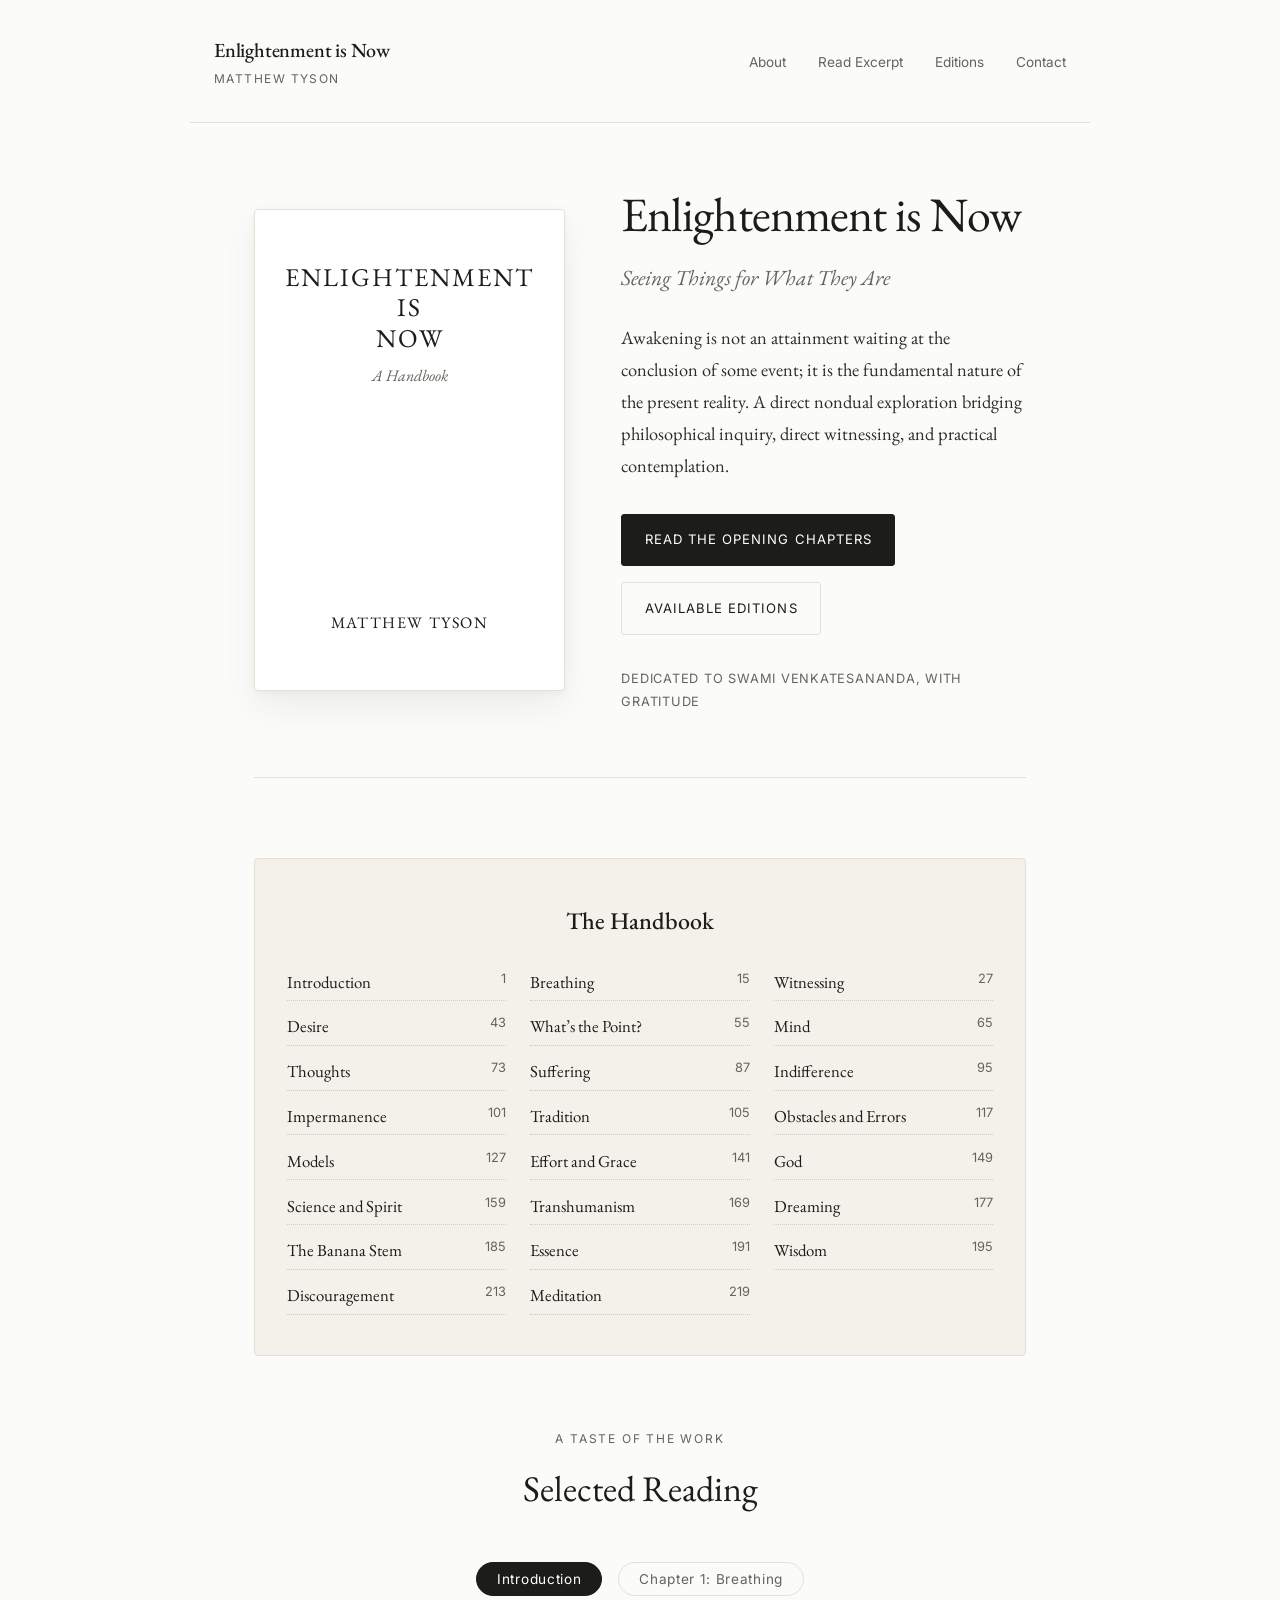
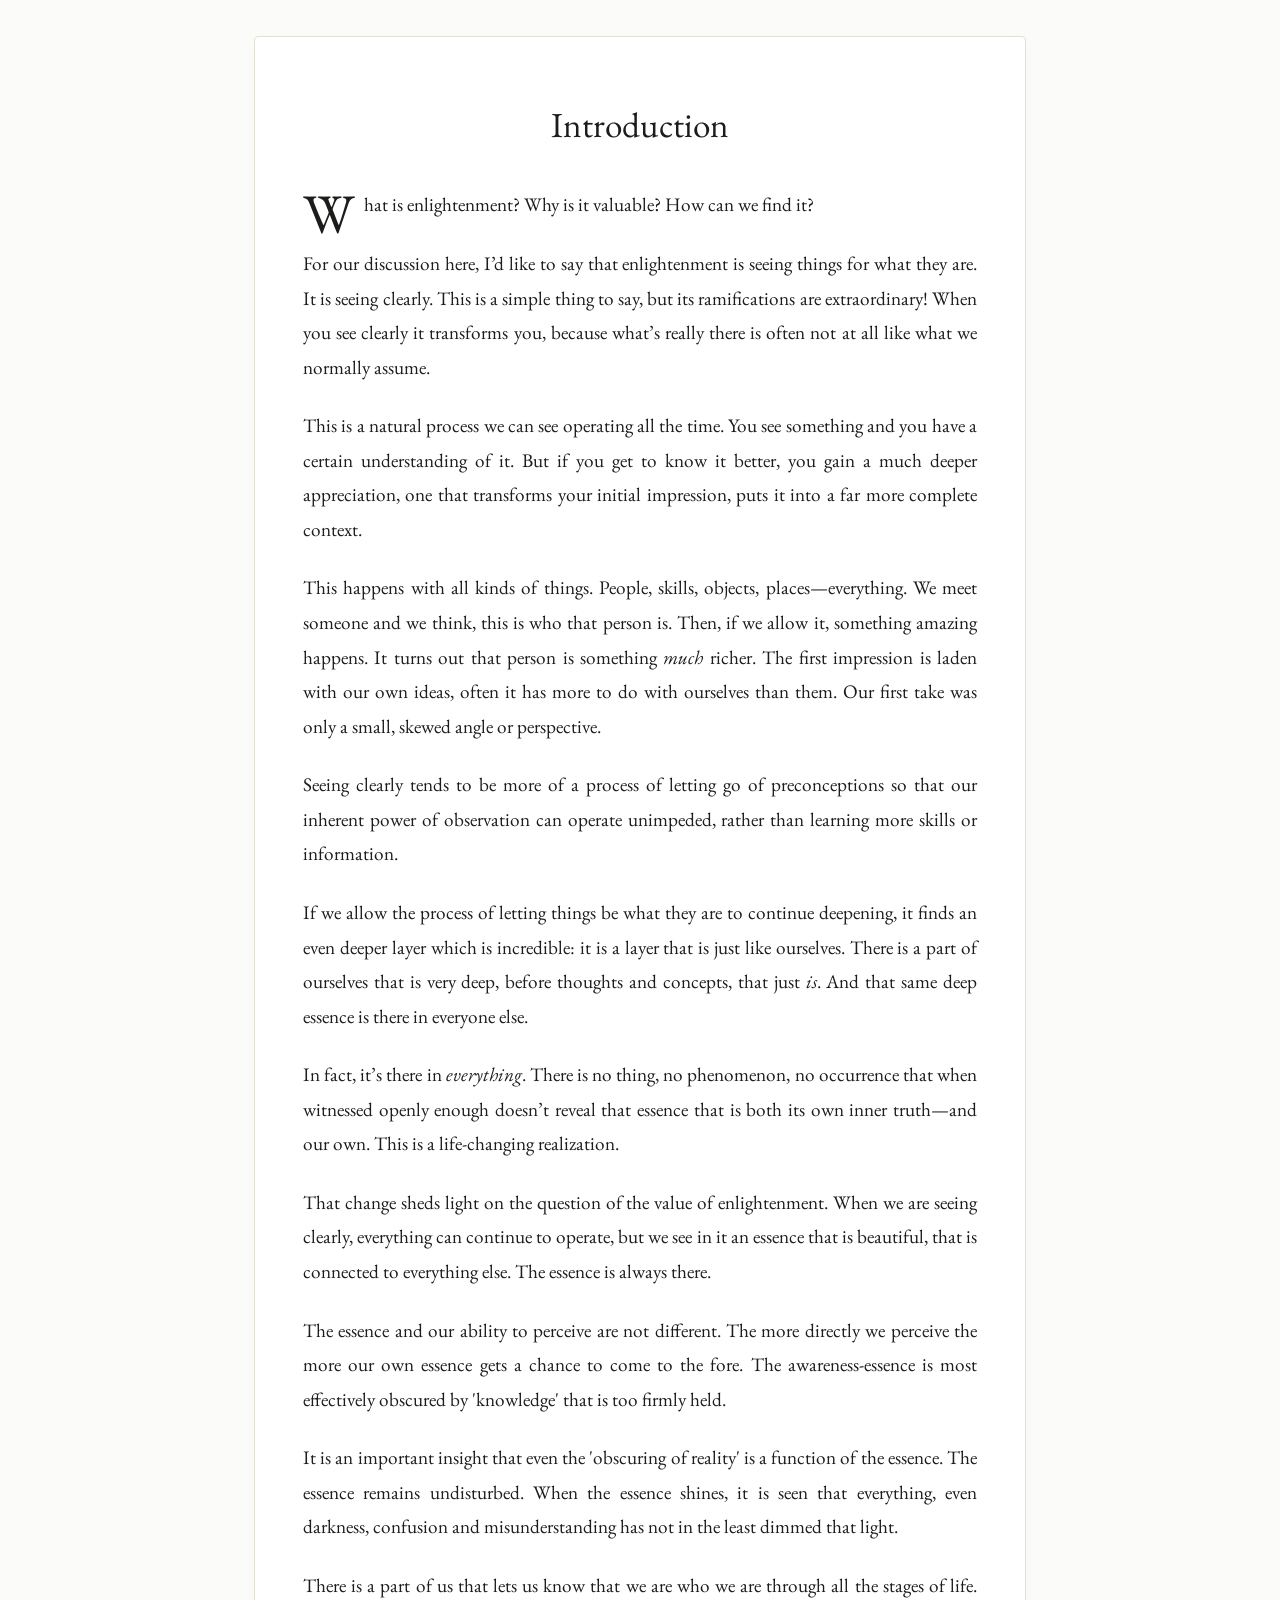
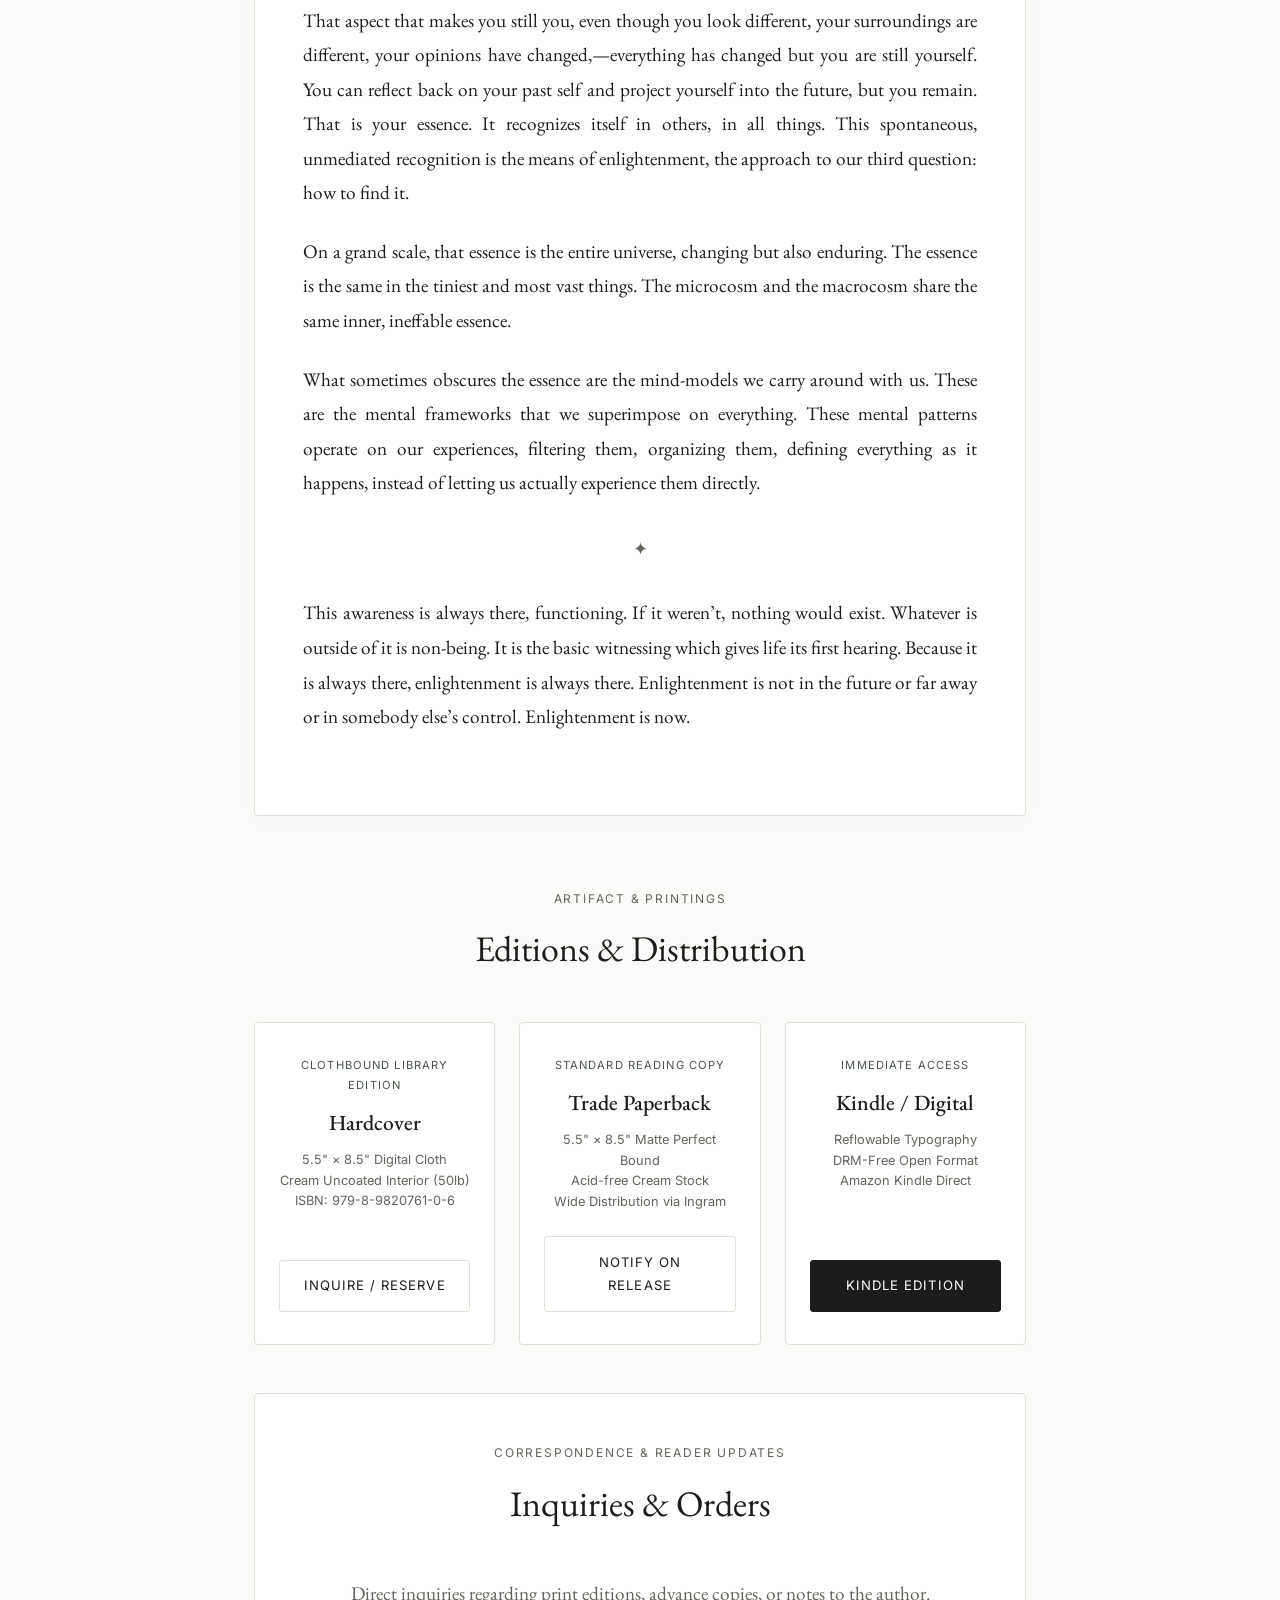
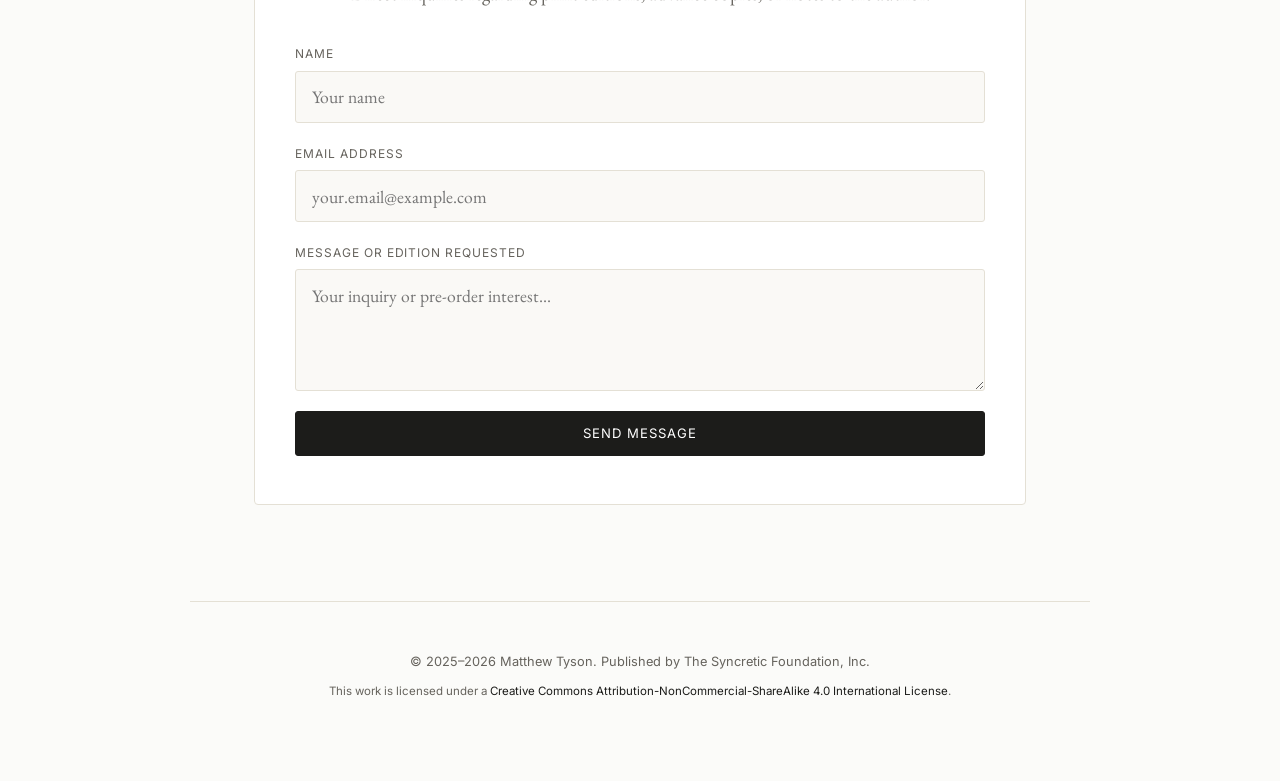
==== index.html @ 0ef358fb "contact form" ====
<!DOCTYPE html>
<html lang="en">

<head>
    <meta charset="UTF-8">
    <meta name="viewport" content="width=device-width, initial-scale=1.0">
    <title>Enlightenment is Now — Matthew Tyson</title>
    <meta name="description"
        content="A direct contemplative practice by Matthew Tyson. Exploring nondual awareness, breath, and immediate presence.">
    <link rel="preconnect" href="https://fonts.googleapis.com">
    <link rel="preconnect" href="https://fonts.gstatic.com" crossorigin>
    <link
        href="https://fonts.googleapis.com/css2?family=EB+Garamond:ital,wght@0,400..700;1,400..700&family=Inter:wght@300;400;500;600&display=swap"
        rel="stylesheet">
    <style>
        :root {
            --bg: #FBFBF9;
            --surface: #F3F1EA;
            --surface-card: #FFFFFF;
            --text: #1C1C1A;
            --text-muted: #66635D;
            --border: #E4E0D5;
            --accent: #2E382E;
            --accent-soft: #4A564A;
            --font-serif: 'EB Garamond', Georgia, serif;
            --font-sans: 'Inter', -apple-system, BlinkMacSystemFont, sans-serif;
        }

        * {
            box-sizing: border-box;
            margin: 0;
            padding: 0;
        }

        html {
            scroll-behavior: smooth;
        }

        body {
            background-color: var(--bg);
            color: var(--text);
            font-family: var(--font-serif);
            line-height: 1.8;
            font-size: 1.2rem;
            -webkit-font-smoothing: antialiased;
        }

        header {
            padding: 2rem 1.5rem;
            max-width: 900px;
            margin: 0 auto;
            display: flex;
            justify-content: space-between;
            align-items: center;
            border-bottom: 1px solid var(--border);
        }

        .brand {
            display: flex;
            flex-direction: column;
        }

        .brand .title {
            font-size: 1.25rem;
            font-weight: 500;
            letter-spacing: -0.01em;
            text-decoration: none;
            color: var(--text);
        }

        .brand .author {
            font-family: var(--font-sans);
            font-size: 0.75rem;
            text-transform: uppercase;
            letter-spacing: 0.12em;
            color: var(--text-muted);
        }

        nav a {
            font-family: var(--font-sans);
            font-size: 0.85rem;
            color: var(--text-muted);
            text-decoration: none;
            margin-left: 1.75rem;
            transition: color 0.2s;
        }

        nav a:hover {
            color: var(--text);
        }

        main {
            max-width: 820px;
            margin: 0 auto;
            padding: 4rem 1.5rem 6rem;
        }

        /* Hero */
        .hero {
            display: grid;
            grid-template-columns: 1fr 1.3fr;
            gap: 3.5rem;
            align-items: center;
            margin-bottom: 5rem;
            padding-bottom: 4rem;
            border-bottom: 1px solid var(--border);
        }

        .cover-frame {
            background: #FFFFFF;
            border: 1px solid var(--border);
            border-radius: 4px;
            box-shadow: 0 16px 36px rgba(0, 0, 0, 0.06), 0 2px 8px rgba(0, 0, 0, 0.04);
            padding: 1.75rem 1.25rem;
            text-align: center;
            display: flex;
            flex-direction: column;
            justify-content: space-between;
            aspect-ratio: 1 / 1.55;
        }

        .cover-frame .cover-title {
            font-size: 1.6rem;
            line-height: 1.2;
            text-transform: uppercase;
            letter-spacing: 0.08em;
            font-weight: 400;
            margin-top: 1.5rem;
        }

        .cover-frame .cover-sub {
            font-style: italic;
            color: var(--text-muted);
            font-size: 1rem;
            margin-top: 0.5rem;
        }

        .cover-frame .cover-author {
            font-size: 1rem;
            letter-spacing: 0.1em;
            text-transform: uppercase;
            margin-bottom: 1.5rem;
        }

        .hero-content h1 {
            font-size: 3rem;
            font-weight: 400;
            line-height: 1.15;
            margin-bottom: 1rem;
            letter-spacing: -0.02em;
        }

        .hero-content .subtitle {
            font-style: italic;
            font-size: 1.35rem;
            color: var(--text-muted);
            margin-bottom: 1.5rem;
        }

        .hero-content .thesis {
            font-size: 1.15rem;
            line-height: 1.75;
            margin-bottom: 2rem;
            color: #2D2D2A;
        }

        .hero-actions {
            display: flex;
            gap: 1rem;
            flex-wrap: wrap;
        }

        .btn {
            display: inline-block;
            font-family: var(--font-sans);
            font-size: 0.82rem;
            letter-spacing: 0.08em;
            text-transform: uppercase;
            text-decoration: none;
            padding: 0.85rem 1.4rem;
            border-radius: 3px;
            transition: all 0.2s;
            cursor: pointer;
        }

        .btn-primary {
            background: var(--text);
            color: #FFFFFF;
            border: 1px solid var(--text);
        }

        .btn-primary:hover {
            background: var(--accent);
            border-color: var(--accent);
        }

        .btn-outline {
            background: transparent;
            color: var(--text);
            border: 1px solid var(--border);
        }

        .btn-outline:hover {
            border-color: var(--text);
            background: rgba(0, 0, 0, 0.02);
        }

        .dedication {
            margin-top: 2rem;
            font-family: var(--font-sans);
            font-size: 0.8rem;
            letter-spacing: 0.06em;
            text-transform: uppercase;
            color: var(--text-muted);
        }

        /* Section Headers */
        .section-header {
            text-align: center;
            margin: 4.5rem 0 2.5rem;
        }

        .section-header .eyebrow {
            font-family: var(--font-sans);
            font-size: 0.75rem;
            letter-spacing: 0.15em;
            text-transform: uppercase;
            color: var(--text-muted);
            margin-bottom: 0.5rem;
        }

        .section-header h2 {
            font-size: 2.25rem;
            font-weight: 400;
        }

        /* Excerpts & Reading Experience */
        .reader-tabs {
            display: flex;
            justify-content: center;
            gap: 1rem;
            margin-bottom: 2.5rem;
        }

        .tab-btn {
            font-family: var(--font-sans);
            font-size: 0.85rem;
            letter-spacing: 0.05em;
            background: none;
            border: 1px solid var(--border);
            padding: 0.5rem 1.25rem;
            border-radius: 20px;
            color: var(--text-muted);
            cursor: pointer;
            transition: all 0.2s;
        }

        .tab-btn.active {
            background: var(--text);
            color: #FFFFFF;
            border-color: var(--text);
        }

        .chapter-view {
            display: none;
            background: #FFFFFF;
            border: 1px solid var(--border);
            border-radius: 4px;
            padding: 3.5rem 3rem;
            box-shadow: 0 4px 16px rgba(0, 0, 0, 0.02);
        }

        .chapter-view.active {
            display: block;
        }

        .chapter-view h3 {
            font-size: 2.2rem;
            font-weight: 400;
            margin-bottom: 2rem;
            text-align: center;
        }

        .reading-content p {
            margin-bottom: 1.5rem;
            text-align: justify;
            hyphens: auto;
        }

        .reading-content p:first-of-type::first-letter {
            float: left;
            font-size: 3.5rem;
            line-height: 0.8;
            padding-top: 4px;
            padding-right: 10px;
            padding-bottom: 0;
            font-family: var(--font-serif);
            color: var(--text);
        }

        .reading-content .asterisk-break {
            text-align: center;
            margin: 2rem 0;
            color: var(--text-muted);
            font-size: 1.1rem;
        }

        /* Table of Contents */
        .toc-container {
            background: var(--surface);
            border: 1px solid var(--border);
            border-radius: 4px;
            padding: 2.5rem 2rem;
            margin: 4rem 0;
        }

        .toc-container h3 {
            font-size: 1.5rem;
            font-weight: 500;
            margin-bottom: 1.5rem;
            text-align: center;
        }

        .toc-grid {
            display: grid;
            grid-template-columns: repeat(auto-fill, minmax(200px, 1fr));
            gap: 0.65rem 1.5rem;
            font-size: 1.05rem;
        }

        .toc-item {
            display: flex;
            justify-content: space-between;
            border-bottom: 1px dotted rgba(0, 0, 0, 0.15);
            padding-bottom: 0.2rem;
        }

        .toc-item .num {
            font-family: var(--font-sans);
            font-size: 0.8rem;
            color: var(--text-muted);
        }

        /* Editions Section */
        .editions-grid {
            display: grid;
            grid-template-columns: repeat(auto-fit, minmax(230px, 1fr));
            gap: 1.5rem;
            margin: 2rem 0;
        }

        .edition-card {
            background: var(--surface-card);
            border: 1px solid var(--border);
            border-radius: 4px;
            padding: 2rem 1.5rem;
            display: flex;
            flex-direction: column;
            justify-content: space-between;
            text-align: center;
        }

        .edition-card .badge {
            font-family: var(--font-sans);
            font-size: 0.7rem;
            letter-spacing: 0.1em;
            text-transform: uppercase;
            color: var(--accent-soft);
            margin-bottom: 0.5rem;
        }

        .edition-card h4 {
            font-size: 1.35rem;
            font-weight: 500;
            margin-bottom: 0.5rem;
        }

        .edition-card .specs {
            font-family: var(--font-sans);
            font-size: 0.8rem;
            color: var(--text-muted);
            line-height: 1.6;
            margin-bottom: 1.5rem;
        }

        /* Contact Form */
        .contact-container {
            background: #FFFFFF;
            border: 1px solid var(--border);
            border-radius: 4px;
            padding: 3rem 2.5rem;
            margin-top: 3rem;
        }

        .form-group {
            display: flex;
            flex-direction: column;
            gap: 0.35rem;
            margin-bottom: 1.25rem;
        }

        label {
            font-family: var(--font-sans);
            font-size: 0.75rem;
            text-transform: uppercase;
            letter-spacing: 0.08em;
            color: var(--text-muted);
        }

        input,
        textarea {
            width: 100%;
            background: #FAF9F6;
            border: 1px solid var(--border);
            padding: 0.85rem 1rem;
            font-family: var(--font-serif);
            font-size: 1.1rem;
            border-radius: 3px;
            color: var(--text);
            outline: none;
            transition: border-color 0.2s, background 0.2s;
        }

        input:focus,
        textarea:focus {
            background: #FFFFFF;
            border-color: var(--accent);
        }

        footer {
            max-width: 900px;
            margin: 0 auto;
            padding: 3rem 1.5rem 5rem;
            border-top: 1px solid var(--border);
            text-align: center;
            font-family: var(--font-sans);
            font-size: 0.8rem;
            color: var(--text-muted);
            line-height: 1.8;
        }

        footer a {
            color: var(--text);
            text-decoration: none;
        }

        footer a:hover {
            text-decoration: underline;
        }

        @media (max-width: 768px) {
            .hero {
                grid-template-columns: 1fr;
                gap: 2.5rem;
            }

            .cover-frame {
                max-width: 280px;
                margin: 0 auto;
            }

            .chapter-view {
                padding: 2rem 1.5rem;
            }

            .hero-content h1 {
                font-size: 2.5rem;
            }

            body {
                font-size: 1.15rem;
            }
        }
    </style>
</head>

<body>

    <header>
        <div class="brand">
            <a href="#" class="title">Enlightenment is Now</a>
            <span class="author">Matthew Tyson</span>
        </div>
        <nav>
            <a href="#about">About</a>
            <a href="#read">Read Excerpt</a>
            <a href="#editions">Editions</a>
            <a href="#contact">Contact</a>
        </nav>
    </header>

    <main>
        <!-- HERO SECTION -->
        <section class="hero" id="about">
            <div class="cover-frame">
                <div>
                    <div class="cover-title">Enlightenment<br>is<br>Now</div>
                    <div class="cover-sub">A Handbook</div>
                </div>
                <div class="cover-author">Matthew Tyson</div>
            </div>

            <div class="hero-content">
                <h1>Enlightenment is Now</h1>
                <div class="subtitle">Seeing Things for What They Are</div>
                <p class="thesis">
                    Awakening is not an attainment waiting at the conclusion of some event; it is the fundamental nature
                    of
                    the present reality. A direct nondual exploration bridging philosophical inquiry, direct witnessing,
                    and practical contemplation.
                </p>

                <div class="hero-actions">
                    <a href="#read" class="btn btn-primary">Read the Opening Chapters</a>
                    <a href="#editions" class="btn btn-outline">Available Editions</a>
                </div>

                <div class="dedication">
                    Dedicated to Swami Venkatesananda, with Gratitude
                </div>
            </div>
        </section>

        <!-- TABLE OF CONTENTS SNAPSHOT -->
        <section class="toc-container">
            <h3>The Handbook</h3>
            <div class="toc-grid">
                <div class="toc-item"><span>Introduction</span><span class="num">1</span></div>
                <div class="toc-item"><span>Breathing</span><span class="num">15</span></div>
                <div class="toc-item"><span>Witnessing</span><span class="num">27</span></div>
                <div class="toc-item"><span>Desire</span><span class="num">43</span></div>
                <div class="toc-item"><span>What’s the Point?</span><span class="num">55</span></div>
                <div class="toc-item"><span>Mind</span><span class="num">65</span></div>
                <div class="toc-item"><span>Thoughts</span><span class="num">73</span></div>
                <div class="toc-item"><span>Suffering</span><span class="num">87</span></div>
                <div class="toc-item"><span>Indifference</span><span class="num">95</span></div>
                <div class="toc-item"><span>Impermanence</span><span class="num">101</span></div>
                <div class="toc-item"><span>Tradition</span><span class="num">105</span></div>
                <div class="toc-item"><span>Obstacles and Errors</span><span class="num">117</span></div>
                <div class="toc-item"><span>Models</span><span class="num">127</span></div>
                <div class="toc-item"><span>Effort and Grace</span><span class="num">141</span></div>
                <div class="toc-item"><span>God</span><span class="num">149</span></div>
                <div class="toc-item"><span>Science and Spirit</span><span class="num">159</span></div>
                <div class="toc-item"><span>Transhumanism</span><span class="num">169</span></div>
                <div class="toc-item"><span>Dreaming</span><span class="num">177</span></div>
                <div class="toc-item"><span>The Banana Stem</span><span class="num">185</span></div>
                <div class="toc-item"><span>Essence</span><span class="num">191</span></div>
                <div class="toc-item"><span>Wisdom</span><span class="num">195</span></div>
                <div class="toc-item"><span>Discouragement</span><span class="num">213</span></div>
                <div class="toc-item"><span>Meditation</span><span class="num">219</span></div>
            </div>
        </section>

        <!-- EXCERPT READER -->
        <section id="read">
            <div class="section-header">
                <div class="eyebrow">A Taste of the Work</div>
                <h2>Selected Reading</h2>
            </div>

            <div class="reader-tabs">
                <button class="tab-btn active" onclick="switchChapter('intro')">Introduction</button>
                <button class="tab-btn" onclick="switchChapter('breathing')">Chapter 1: Breathing</button>
            </div>

            <!-- Introduction View -->
            <article id="ch-intro" class="chapter-view active">
                <h3>Introduction</h3>
                <div class="reading-content">
                    <p>What is enlightenment? Why is it valuable? How can we find it?</p>
                    <p>For our discussion here, I’d like to say that enlightenment is seeing things for what they are.
                        It is seeing clearly. This is a simple thing to say, but its ramifications are extraordinary!
                        When you see clearly it transforms you, because what’s really there is often not at all like
                        what we normally assume.</p>
                    <p>This is a natural process we can see operating all the time. You see something and you have a
                        certain understanding of it. But if you get to know it better, you gain a much deeper
                        appreciation, one that transforms your initial impression, puts it into a far more complete
                        context.</p>
                    <p>This happens with all kinds of things. People, skills, objects, places—everything. We meet
                        someone and we think, this is who that person is. Then, if we allow it, something amazing
                        happens. It turns out that person is something <em>much</em> richer. The first impression is
                        laden with our own ideas, often it has more to do with ourselves than them. Our first take was
                        only a small, skewed angle or perspective.</p>
                    <p>Seeing clearly tends to be more of a process of letting go of preconceptions so that our inherent
                        power of observation can operate unimpeded, rather than learning more skills or information.</p>
                    <p>If we allow the process of letting things be what they are to continue deepening, it finds an
                        even deeper layer which is incredible: it is a layer that is just like ourselves. There is a
                        part of ourselves that is very deep, before thoughts and concepts, that just <em>is</em>. And
                        that same deep essence is there in everyone else.</p>
                    <p>In fact, it’s there in <em>everything</em>. There is no thing, no phenomenon, no occurrence that
                        when witnessed openly enough doesn’t reveal that essence that is both its own inner truth—and
                        our own. This is a life-changing realization.</p>
                    <p>That change sheds light on the question of the value of enlightenment. When we are seeing
                        clearly, everything can continue to operate, but we see in it an essence that is beautiful, that
                        is connected to everything else. The essence is always there.</p>
                    <p>The essence and our ability to perceive are not different. The more directly we perceive the more
                        our own essence gets a chance to come to the fore. The awareness-essence is most effectively
                        obscured by 'knowledge' that is too firmly held.</p>
                    <p>It is an important insight that even the 'obscuring of reality' is a function of the essence. The
                        essence remains undisturbed. When the essence shines, it is seen that everything, even darkness,
                        confusion and misunderstanding has not in the least dimmed that light.</p>
                    <p>There is a part of us that lets us know that we are who we are through all the stages of life.
                        That aspect that makes you still you, even though you look different, your surroundings are
                        different, your opinions have changed,—everything has changed but you are still yourself. You
                        can reflect back on your past self and project yourself into the future, but you remain. That is
                        your essence. It recognizes itself in others, in all things. This spontaneous, unmediated
                        recognition is the means of enlightenment, the approach to our third question: how to find it.
                    </p>
                    <p>On a grand scale, that essence is the entire universe, changing but also enduring. The essence is
                        the same in the tiniest and most vast things. The microcosm and the macrocosm share the same
                        inner, ineffable essence.</p>
                    <p>What sometimes obscures the essence are the mind-models we carry around with us. These are the
                        mental frameworks that we superimpose on everything. These mental patterns operate on our
                        experiences, filtering them, organizing them, defining everything as it happens, instead of
                        letting us actually experience them directly.</p>
                    <div class="asterisk-break">✦</div>
                    <p>This awareness is always there, functioning. If it weren’t, nothing would exist. Whatever is
                        outside of it is non-being. It is the basic witnessing which gives life its first hearing.
                        Because it is always there, enlightenment is always there. Enlightenment is not in the future or
                        far away or in somebody else’s control. Enlightenment is now.</p>
                </div>
            </article>

            <!-- Breathing View -->
            <article id="ch-breathing" class="chapter-view">
                <h3>Breathing</h3>
                <div class="reading-content">
                    <p>A good place to practice awareness is with the breath. It is always there with us. Watching the
                        breath can be an uncomplicated thing, more of a remembering to notice than a technique.</p>
                    <p>There are plenty of breathing techniques out there and they may be very helpful, but here we are
                        concerned with just the natural breath, with paying attention to it, more than making it do
                        something special. It’s already doing something very special.</p>
                    <p>In life and on the spiritual path, we are in need of something we can rely on. Our worldly
                        fortunes are always rising and falling. There are contradictory expert opinions on every
                        possible topic. Thoughts are continually finding themselves in a confusion. It is very easy to
                        become lost in ideas and impressions. Emotions will carry you off and deposit you somewhere. It
                        can be very hard to distinguish what is really happening. Just turning on the news or having a
                        conversation with a family member can trigger a whole cascading stream of thinking that carries
                        us away.</p>
                    <p>The breath can be our homebase.</p>
                    <p>Sometimes we end up at war with ourselves. We try to eliminate negative thoughts and cultivate
                        the state of mind we want. It can be hard to even figure out what is real anymore. The dance of
                        seeing what is there, taking action to change it, and having feelings about it can take on a
                        life of its own.</p>
                    <p>What we ‘know’ is sometimes wrong, that is for sure. Have you ever worried about something, so
                        much so that you can’t even sleep at night and then find the very next day that the thing wasn’t
                        a problem at all?</p>
                    <p>The breath is real. That much we can be sure of. Without arguing with the mind, we can simply
                        turn the attention to the breath. When you are observing the breath, the thinking process will
                        naturally settle down.</p>
                    <div class="asterisk-break">✦</div>
                    <p>Thoughts will continue to arise and that is fine. That is their nature, it’s what they do: they
                        come up, they fall away. It’s very much like the wind through the trees. Sometimes it blows
                        hard, sometimes soft. The difference is that the wind might actually blow the tree down.
                        Thoughts aren’t actually dangerous—until we take action on them or they stir up enough hurtful
                        emotion to cause damage.</p>
                    <p>Thoughts and emotions like to come and present themselves as absolutely essential. You know what
                        <em>is</em> actually essential? Breathing.
                    </p>
                    <p>At first, the breath might seem boring. That is actually not true. It is always changing! There
                        is a fascinating immediacy to the breath. It is reflecting how we are moving our body, our
                        emotional state, our thinking. And how we breathe in turn influences these things. It's an
                        interconnected system. This is all stuff we can observe. It’s interesting. It doesn’t mean we
                        have to control it, or even understand it.</p>
                    <p>The breath exists right on the continental divide where on one side, our will is in charge and on
                        the other, things just happen in their own way. The breath works both under our direct will and
                        also on its own. This fact is itself extraordinary and worthy of attention.</p>
                    <p>Just acknowledge that all that is there, but let your awareness rest on the breathing. This you
                        can do anytime, without permission from anyone, without losing anything or undertaking a great
                        effort. It's just an act of noticing. This simple practice can give you a real, reliable
                        touchstone as you go through everyday life and walk the spiritual path.</p>
                </div>
            </article>
        </section>

        <!-- EDITIONS & SPECIFICATIONS -->
        <section id="editions">
            <div class="section-header">
                <div class="eyebrow">Artifact & Printings</div>
                <h2>Editions & Distribution</h2>
            </div>

            <div class="editions-grid">
                <div class="edition-card">
                    <div>
                        <div class="badge">Clothbound Library Edition</div>
                        <h4>Hardcover</h4>
                        <div class="specs">
                            5.5" × 8.5" Digital Cloth<br>
                            Cream Uncoated Interior (50lb)<br>
                            ISBN: 979-8-9820761-0-6
                        </div>
                    </div>
                    <a href="#contact" class="btn btn-outline">Inquire / Reserve</a>
                </div>

                <div class="edition-card">
                    <div>
                        <div class="badge">Standard Reading Copy</div>
                        <h4>Trade Paperback</h4>
                        <div class="specs">
                            5.5" × 8.5" Matte Perfect Bound<br>
                            Acid-free Cream Stock<br>
                            Wide Distribution via Ingram
                        </div>
                    </div>
                    <a href="#contact" class="btn btn-outline">Notify on Release</a>
                </div>

                <div class="edition-card">
                    <div>
                        <div class="badge">Immediate Access</div>
                        <h4>Kindle / Digital</h4>
                        <div class="specs">
                            Reflowable Typography<br>
                            DRM-Free Open Format<br>
                            Amazon Kindle Direct
                        </div>
                    </div>
                    <a href="#contact" class="btn btn-primary">Kindle Edition</a>
                </div>
            </div>
        </section>

        <!-- CONTACT & PRE-ORDER FORM -->
        <section id="contact" class="contact-container">
            <div class="section-header" style="margin-top: 0;">
                <div class="eyebrow">Correspondence & Reader Updates</div>
                <h2>Inquiries & Orders</h2>
            </div>

            <p style="text-align: center; color: var(--text-muted); margin-bottom: 2rem;">
                Direct inquiries regarding print editions, advance copies, or notes to the author.
            </p>

            <form id="contact-form">
                <div class="form-group">
                    <label for="name">Name</label>
                    <input type="text" id="name" required placeholder="Your name">
                </div>

                <div class="form-group">
                    <label for="email">Email Address</label>
                    <input type="email" id="email" required placeholder="your.email@example.com">
                </div>

                <div class="form-group">
                    <label for="message">Message or Edition Requested</label>
                    <textarea id="message" rows="4" required
                        placeholder="Your inquiry or pre-order interest..."></textarea>
                </div>

                <button type="submit" id="submit-btn" class="btn btn-primary" style="width: 100%;">Send Message</button>
            </form>
        </section>
    </main>

    <footer>
        <p>&copy; 2025–2026 Matthew Tyson. Published by The Syncretic Foundation, Inc.</p>
        <p style="font-size: 0.72rem; margin-top: 0.5rem;">
            This work is licensed under a <a href="https://creativecommons.org/licenses/by-nc-sa/4.0/" target="_blank"
                rel="noopener">Creative Commons Attribution-NonCommercial-ShareAlike 4.0 International License</a>.
        </p>
    </footer>

    <script>
        function switchChapter(ch) {
            document.querySelectorAll('.tab-btn').forEach(b => b.classList.remove('active'));
            document.querySelectorAll('.chapter-view').forEach(v => v.classList.remove('active'));

            if (ch === 'intro') {
                document.querySelectorAll('.tab-btn')[0].classList.add('active');
                document.getElementById('ch-intro').classList.add('active');
            } else {
                document.querySelectorAll('.tab-btn')[1].classList.add('active');
                document.getElementById('ch-breathing').classList.add('active');
            }
        }

        const form = document.getElementById('contact-form');
        const btn = document.getElementById('submit-btn');

        form.addEventListener('submit', async (e) => {
            e.preventDefault();

            const origText = btn.innerText;
            btn.innerText = 'Sending...';
            btn.disabled = true;

            const payload = {
                name: document.getElementById('name').value.trim(),
                contact: document.getElementById('contact').value.trim(),
                message: document.getElementById('message').value.trim(),
            };

            try {
                const res = await fetch('/api/contact', {
                    method: 'POST',
                    headers: { 'Content-Type': 'application/json' },
                    body: JSON.stringify(payload)
                });

                if (res.ok) {
                    btn.innerText = 'Delivered. Thank you.';
                    btn.style.backgroundColor = '#2E382E';
                    form.reset();
                } else {
                    btn.innerText = 'Error. Please Try Again.';
                    btn.disabled = false;
                }
            } catch (err) {
                btn.innerText = 'Error. Please Try Again.';
                btn.disabled = false;
            }
        });
    </script>
</body>

</html>
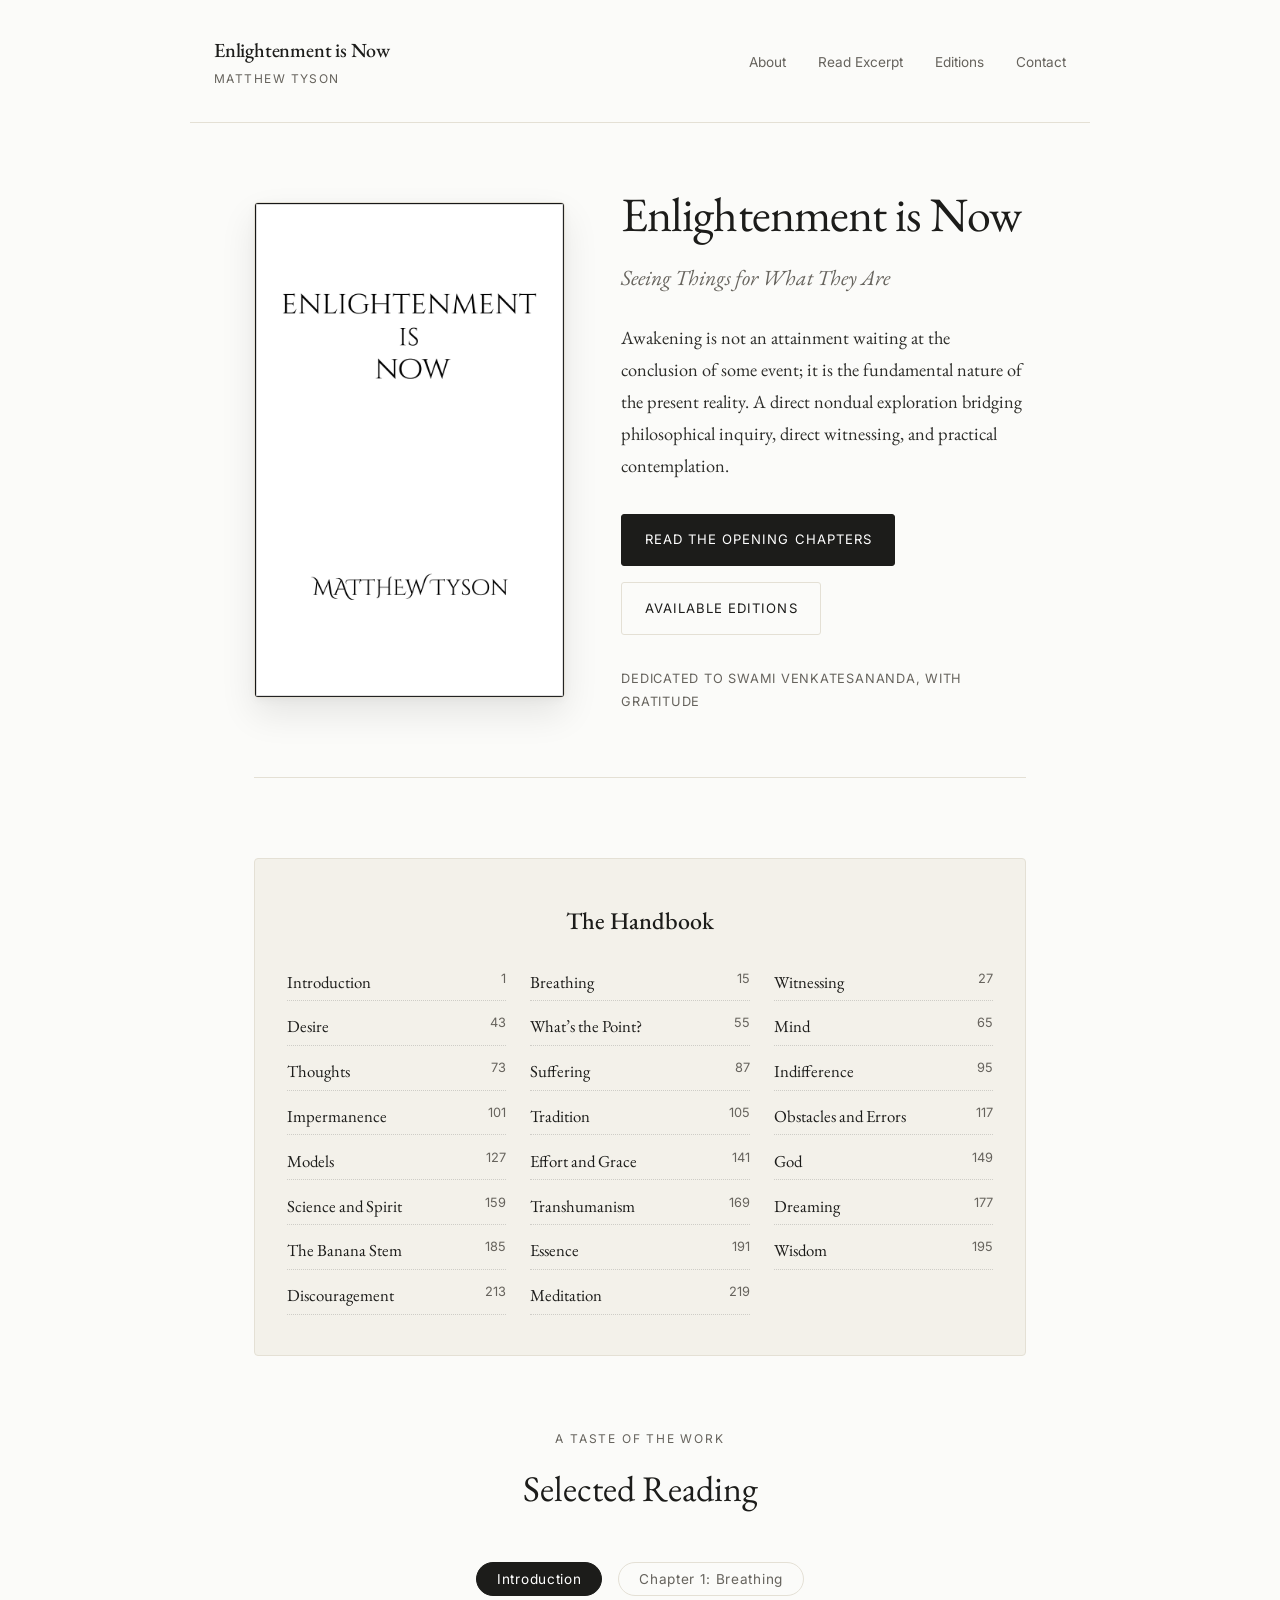
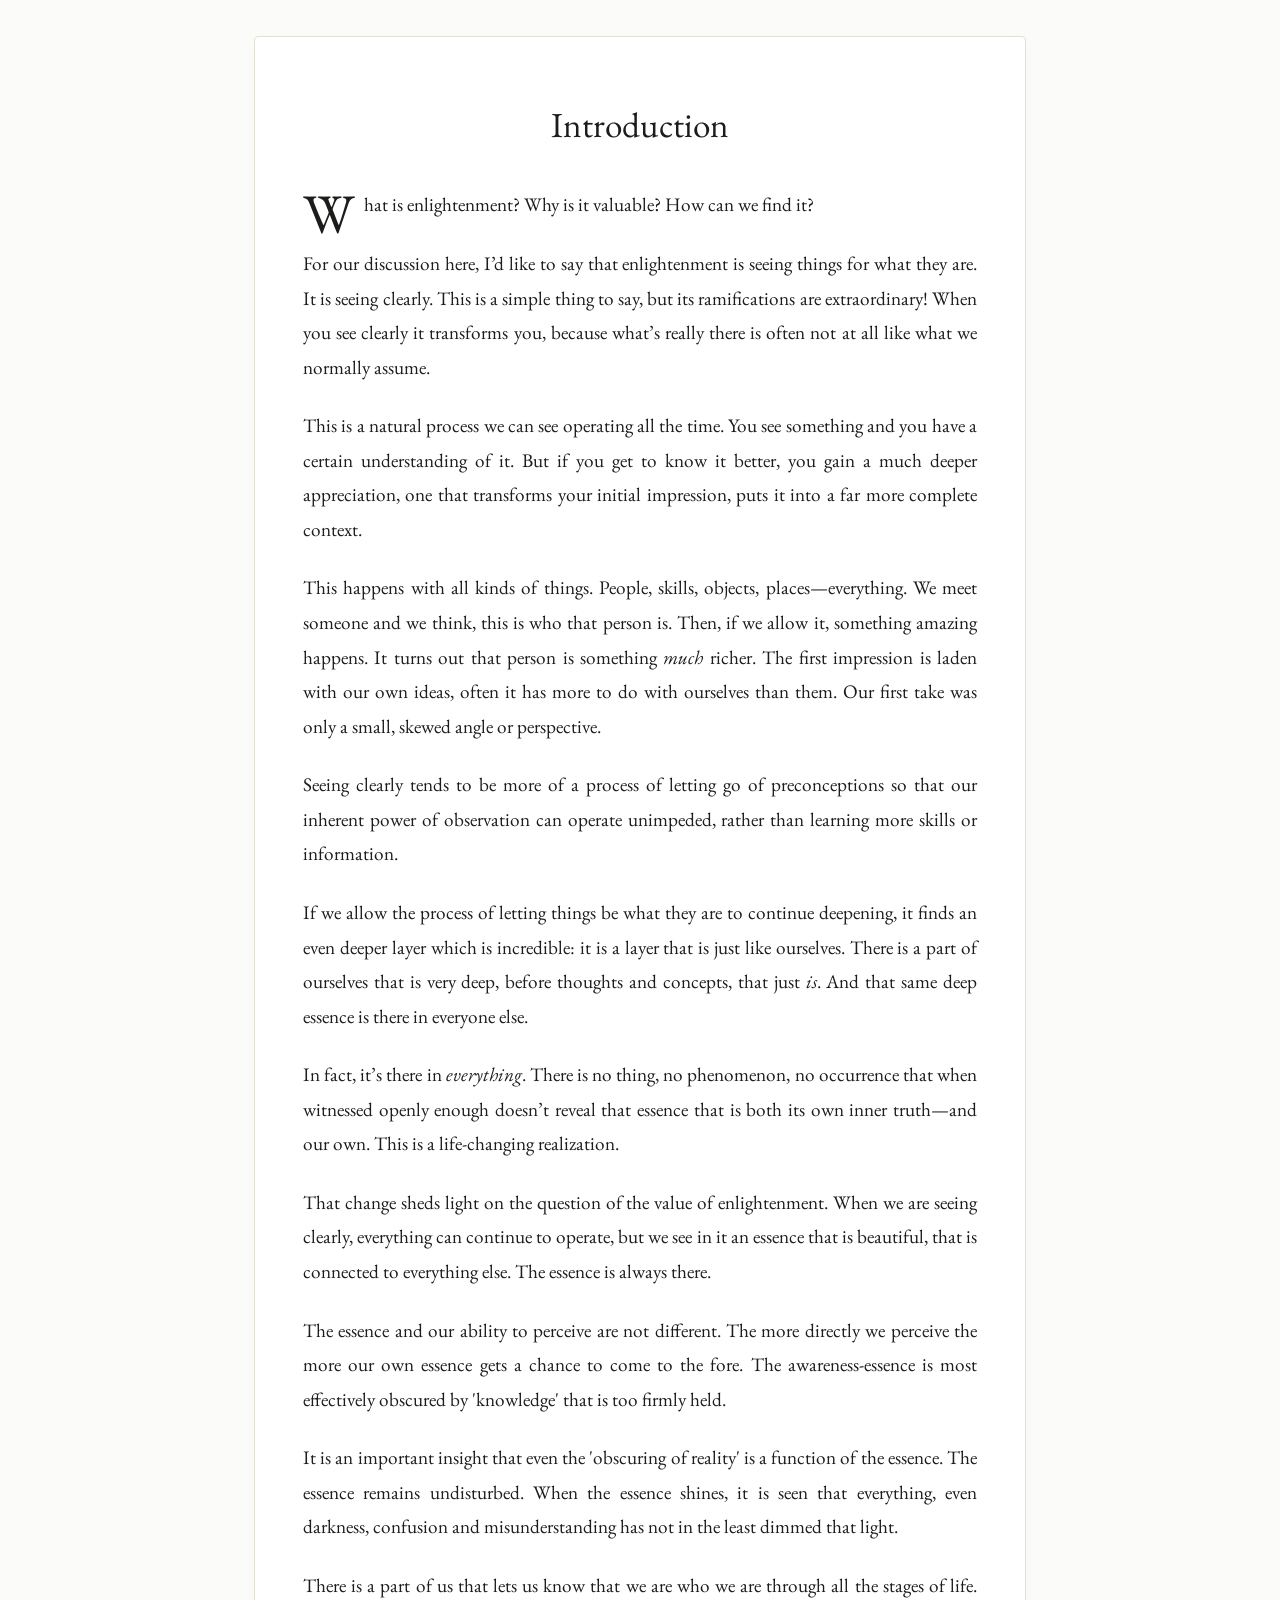
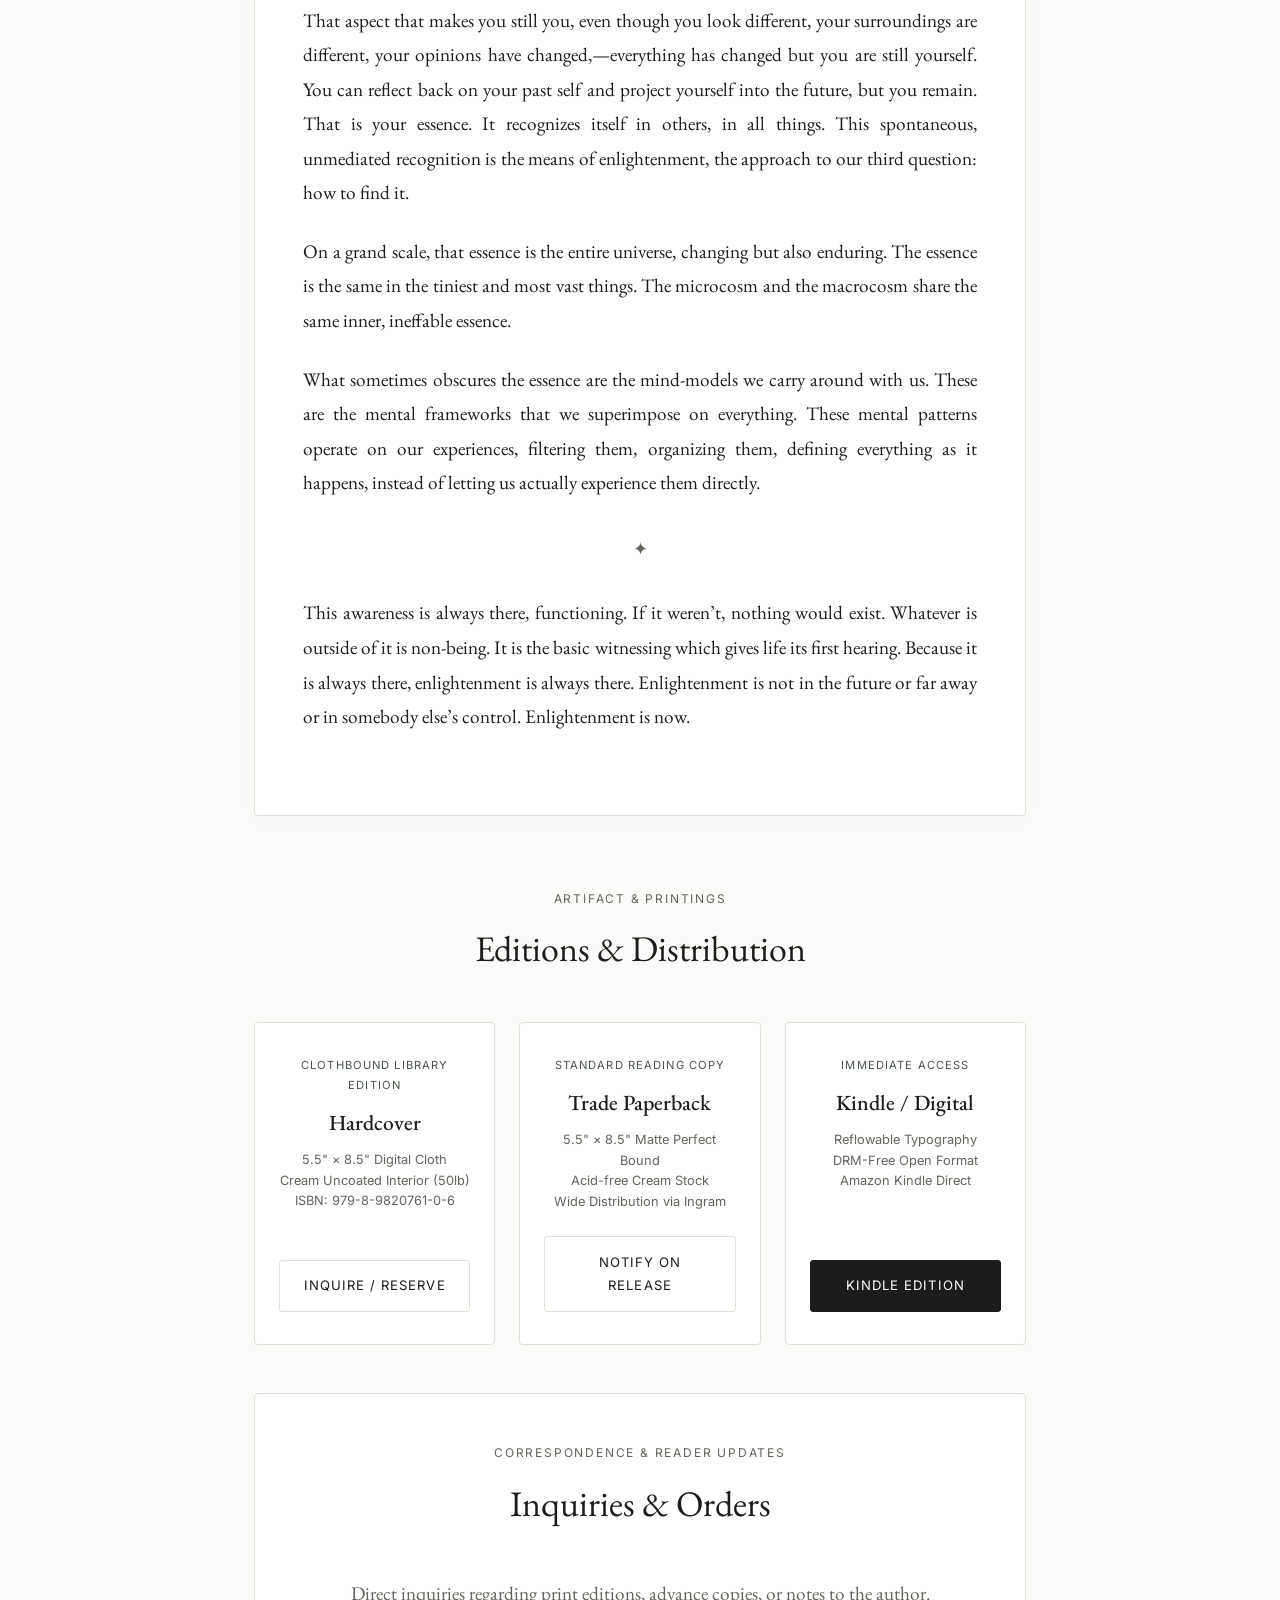
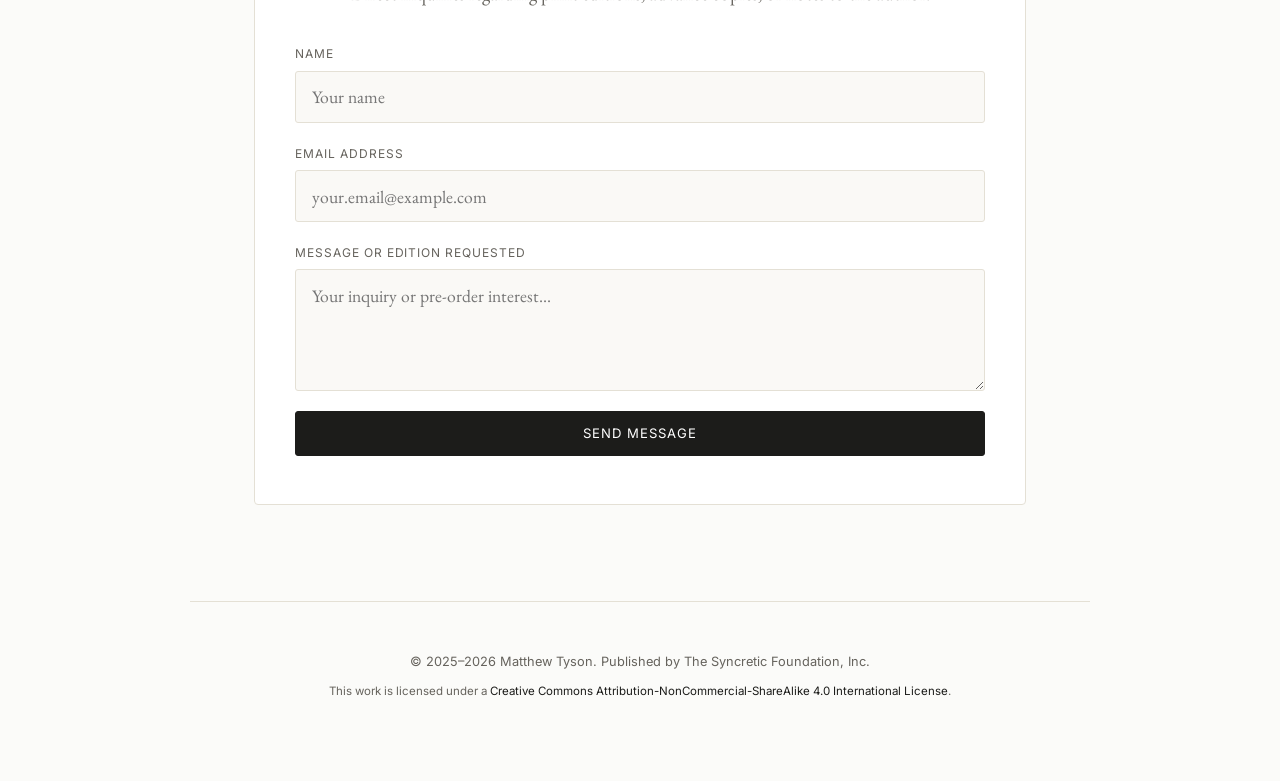
==== commit 99502cc2: "contact" ====
--- a/index.html
+++ b/index.html
@@ -106,40 +106,21 @@
             border-bottom: 1px solid var(--border);
         }
 
-        .cover-frame {
-            background: #FFFFFF;
+        .book-cover {
+            width: 100%;
+            max-width: 320px;
+            height: auto;
+            display: block;
+            margin: 0 auto;
+            border-radius: 4px;
             border: 1px solid var(--border);
-            border-radius: 4px;
-            box-shadow: 0 16px 36px rgba(0, 0, 0, 0.06), 0 2px 8px rgba(0, 0, 0, 0.04);
-            padding: 1.75rem 1.25rem;
-            text-align: center;
-            display: flex;
-            flex-direction: column;
-            justify-content: space-between;
-            aspect-ratio: 1 / 1.55;
-        }
-
-        .cover-frame .cover-title {
-            font-size: 1.6rem;
-            line-height: 1.2;
-            text-transform: uppercase;
-            letter-spacing: 0.08em;
-            font-weight: 400;
-            margin-top: 1.5rem;
-        }
-
-        .cover-frame .cover-sub {
-            font-style: italic;
-            color: var(--text-muted);
-            font-size: 1rem;
-            margin-top: 0.5rem;
-        }
-
-        .cover-frame .cover-author {
-            font-size: 1rem;
-            letter-spacing: 0.1em;
-            text-transform: uppercase;
-            margin-bottom: 1.5rem;
+            box-shadow: 0 16px 36px rgba(0, 0, 0, 0.09), 0 2px 8px rgba(0, 0, 0, 0.04);
+            transition: transform 0.25s ease, box-shadow 0.25s ease;
+        }
+
+        .book-cover:hover {
+            transform: translateY(-2px);
+            box-shadow: 0 20px 42px rgba(0, 0, 0, 0.12), 0 4px 12px rgba(0, 0, 0, 0.06);
         }
 
         .hero-content h1 {
@@ -454,9 +435,8 @@
                 gap: 2.5rem;
             }
 
-            .cover-frame {
-                max-width: 280px;
-                margin: 0 auto;
+            .book-cover {
+                max-width: 240px;
             }
 
             .chapter-view {
@@ -492,12 +472,10 @@
     <main>
         <!-- HERO SECTION -->
         <section class="hero" id="about">
-            <div class="cover-frame">
-                <div>
-                    <div class="cover-title">Enlightenment<br>is<br>Now</div>
-                    <div class="cover-sub">A Handbook</div>
-                </div>
-                <div class="cover-author">Matthew Tyson</div>
+            <div class="cover-wrapper">
+                <img src="images/Kindle%20Cover%20(1).jpg" 
+                     alt="Enlightenment is Now by Matthew Tyson book cover" 
+                     class="book-cover">
             </div>
 
             <div class="hero-content">
@@ -781,6 +759,7 @@
         const btn = document.getElementById('submit-btn');
 
         form.addEventListener('submit', async (e) => {
+            console.log("begin submit");
             e.preventDefault();
 
             const origText = btn.innerText;
@@ -789,9 +768,11 @@
 
             const payload = {
                 name: document.getElementById('name').value.trim(),
-                contact: document.getElementById('contact').value.trim(),
+                email: document.getElementById('email').value.trim(),
                 message: document.getElementById('message').value.trim(),
             };
+
+            console.log("payload: " + JSON.stringify(payload));
 
             try {
                 const res = await fetch('/api/contact', {
